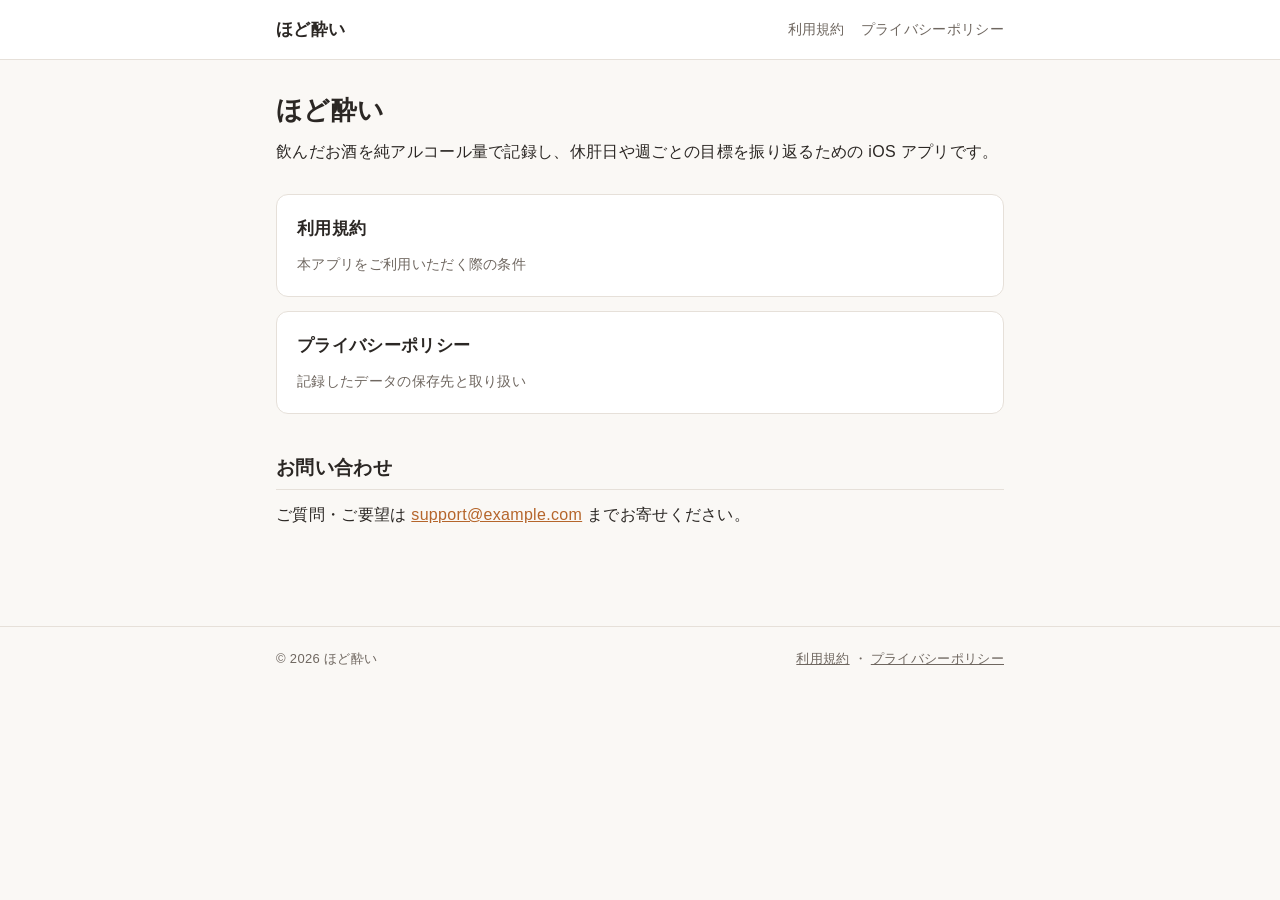
==== index.html @ 63a7c9b6 "Add files via upload" ====
<!doctype html>
<html lang="ja">
<head>
  <meta charset="utf-8">
  <meta name="viewport" content="width=device-width, initial-scale=1">
  <title>ほど酔い</title>
  <meta name="description" content="飲酒量・休肝日記録アプリ「ほど酔い」の利用規約とプライバシーポリシー">
  <link rel="stylesheet" href="./assets/css/style.css">
</head>
<body>
  <header class="site-header">
    <div class="inner">
      <a class="brand" href="./">ほど酔い</a>
      <nav class="site-nav">
        <a href="./terms/">利用規約</a>
        <a href="./privacy/">プライバシーポリシー</a>
      </nav>
    </div>
  </header>

  <main>
    <h1>ほど酔い</h1>
    <p class="lead">飲んだお酒を純アルコール量で記録し、休肝日や週ごとの目標を振り返るための iOS アプリです。</p>

    <div class="cards">
      <a class="card" href="./terms/">
        <strong>利用規約</strong>
        <span>本アプリをご利用いただく際の条件</span>
      </a>
      <a class="card" href="./privacy/">
        <strong>プライバシーポリシー</strong>
        <span>記録したデータの保存先と取り扱い</span>
      </a>
    </div>

    <section style="margin-top:40px">
      <h2>お問い合わせ</h2>
      <!-- TODO: 公開前にお問い合わせ用のメールアドレスへ置き換える（3ページ共通） -->
      <p>ご質問・ご要望は <a href="mailto:support@example.com">support@example.com</a> までお寄せください。</p>
    </section>
  </main>

  <footer class="site-footer">
    <div class="inner">
      <span>&copy; 2026 ほど酔い</span>
      <span><a href="./terms/">利用規約</a> ・ <a href="./privacy/">プライバシーポリシー</a></span>
    </div>
  </footer>
</body>
</html>
---- assets/css/style.css ----
/* ほど酔い 規約ページ共通スタイル */
:root {
  --bg: #faf8f5;
  --surface: #ffffff;
  --text: #2b2724;
  --muted: #6f6760;
  --border: #e6e0d9;
  --accent: #b5652b;
  --accent-soft: #f6ebe1;
  --note-bg: #fbf6ef;
}
@media (prefers-color-scheme: dark) {
  :root:not([data-theme="light"]) {
    --bg: #1b1917;
    --surface: #242120;
    --text: #ece7e2;
    --muted: #a69d95;
    --border: #3a3532;
    --accent: #e39a62;
    --accent-soft: #3a2a1f;
    --note-bg: #2a2522;
  }
}

* { box-sizing: border-box; }

html { -webkit-text-size-adjust: 100%; }

body {
  margin: 0;
  background: var(--bg);
  color: var(--text);
  font-family: -apple-system, BlinkMacSystemFont, "Hiragino Sans", "Hiragino Kaku Gothic ProN",
    "Noto Sans JP", "Yu Gothic", Meiryo, sans-serif;
  font-size: 16px;
  line-height: 1.85;
  letter-spacing: 0.02em;
}

a { color: var(--accent); }

.site-header {
  border-bottom: 1px solid var(--border);
  background: var(--surface);
}
.site-header .inner {
  max-width: 760px;
  margin: 0 auto;
  padding: 14px 16px;
  display: flex;
  align-items: center;
  justify-content: space-between;
  gap: 12px;
  flex-wrap: wrap;
}
.brand {
  font-weight: 700;
  font-size: 17px;
  color: var(--text);
  text-decoration: none;
}
.site-nav { display: flex; gap: 16px; font-size: 14px; }
.site-nav a { color: var(--muted); text-decoration: none; }
.site-nav a[aria-current="page"] { color: var(--accent); font-weight: 600; }

main {
  max-width: 760px;
  margin: 0 auto;
  padding: 32px 16px 64px;
}

h1 {
  font-size: 26px;
  line-height: 1.4;
  margin: 0 0 8px;
}
.meta { color: var(--muted); font-size: 14px; margin: 0 0 28px; }

.lead { margin: 0 0 28px; }

.toc {
  background: var(--surface);
  border: 1px solid var(--border);
  border-radius: 12px;
  padding: 16px 20px;
  margin: 0 0 36px;
  font-size: 15px;
}
.toc p { margin: 0 0 6px; font-weight: 600; }
.toc ol { margin: 0; padding-left: 1.4em; }
.toc a { color: var(--text); text-decoration: none; }
.toc a:hover { color: var(--accent); text-decoration: underline; }

section { margin: 0 0 32px; scroll-margin-top: 16px; }
h2 {
  font-size: 19px;
  line-height: 1.5;
  margin: 0 0 10px;
  padding-bottom: 6px;
  border-bottom: 1px solid var(--border);
}
h3 { font-size: 16px; margin: 18px 0 6px; }

p { margin: 0 0 12px; }
ol, ul { margin: 0 0 12px; padding-left: 1.5em; }
li { margin: 0 0 6px; }

.note {
  background: var(--note-bg);
  border-left: 3px solid var(--accent);
  border-radius: 6px;
  padding: 12px 16px;
  margin: 0 0 16px;
}

.table-wrap { overflow-x: auto; margin: 0 0 16px; }
table {
  width: 100%;
  border-collapse: collapse;
  font-size: 15px;
  background: var(--surface);
}
th, td {
  border: 1px solid var(--border);
  padding: 8px 10px;
  text-align: left;
  vertical-align: top;
}
th { background: var(--accent-soft); font-weight: 600; white-space: nowrap; }

.cards { display: grid; gap: 14px; margin: 24px 0 0; }
.card {
  display: block;
  background: var(--surface);
  border: 1px solid var(--border);
  border-radius: 12px;
  padding: 18px 20px;
  color: var(--text);
  text-decoration: none;
}
.card:hover { border-color: var(--accent); }
.card strong { display: block; font-size: 17px; margin-bottom: 4px; }
.card span { color: var(--muted); font-size: 14px; }

.signature { text-align: right; margin-top: 40px; color: var(--muted); }

.site-footer {
  border-top: 1px solid var(--border);
  color: var(--muted);
  font-size: 13px;
}
.site-footer .inner {
  max-width: 760px;
  margin: 0 auto;
  padding: 20px 16px;
  display: flex;
  justify-content: space-between;
  gap: 12px;
  flex-wrap: wrap;
}
.site-footer a { color: var(--muted); }
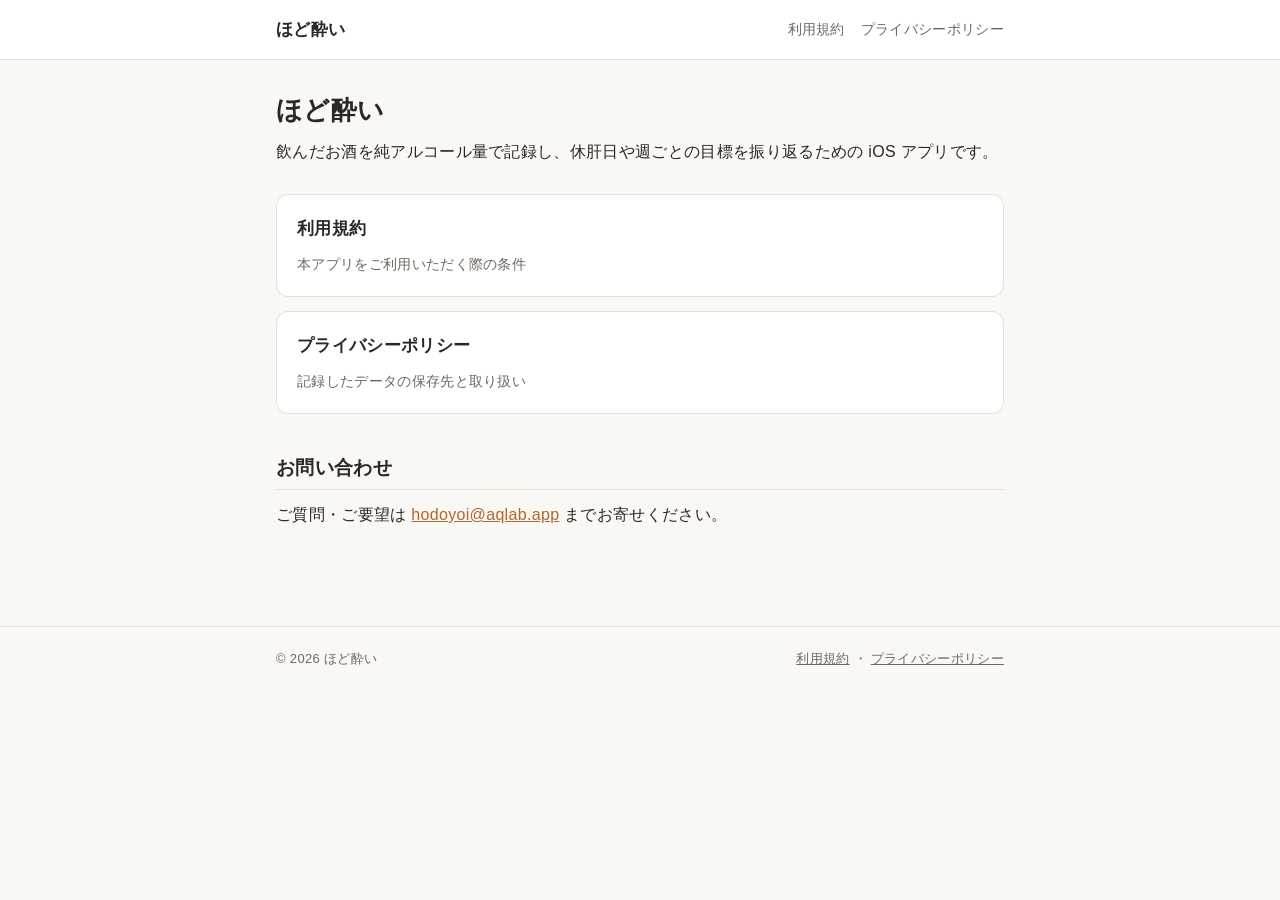
==== commit 135bd3b6: "Add files via upload" ====
--- a/index.html
+++ b/index.html
@@ -36,7 +36,7 @@
     <section style="margin-top:40px">
       <h2>お問い合わせ</h2>
       <!-- TODO: 公開前にお問い合わせ用のメールアドレスへ置き換える（3ページ共通） -->
-      <p>ご質問・ご要望は <a href="mailto:support@example.com">support@example.com</a> までお寄せください。</p>
+      <p>ご質問・ご要望は <a href="mailto:hodoyoi@aqlab.app">hodoyoi@aqlab.app</a> までお寄せください。</p>
     </section>
   </main>
 
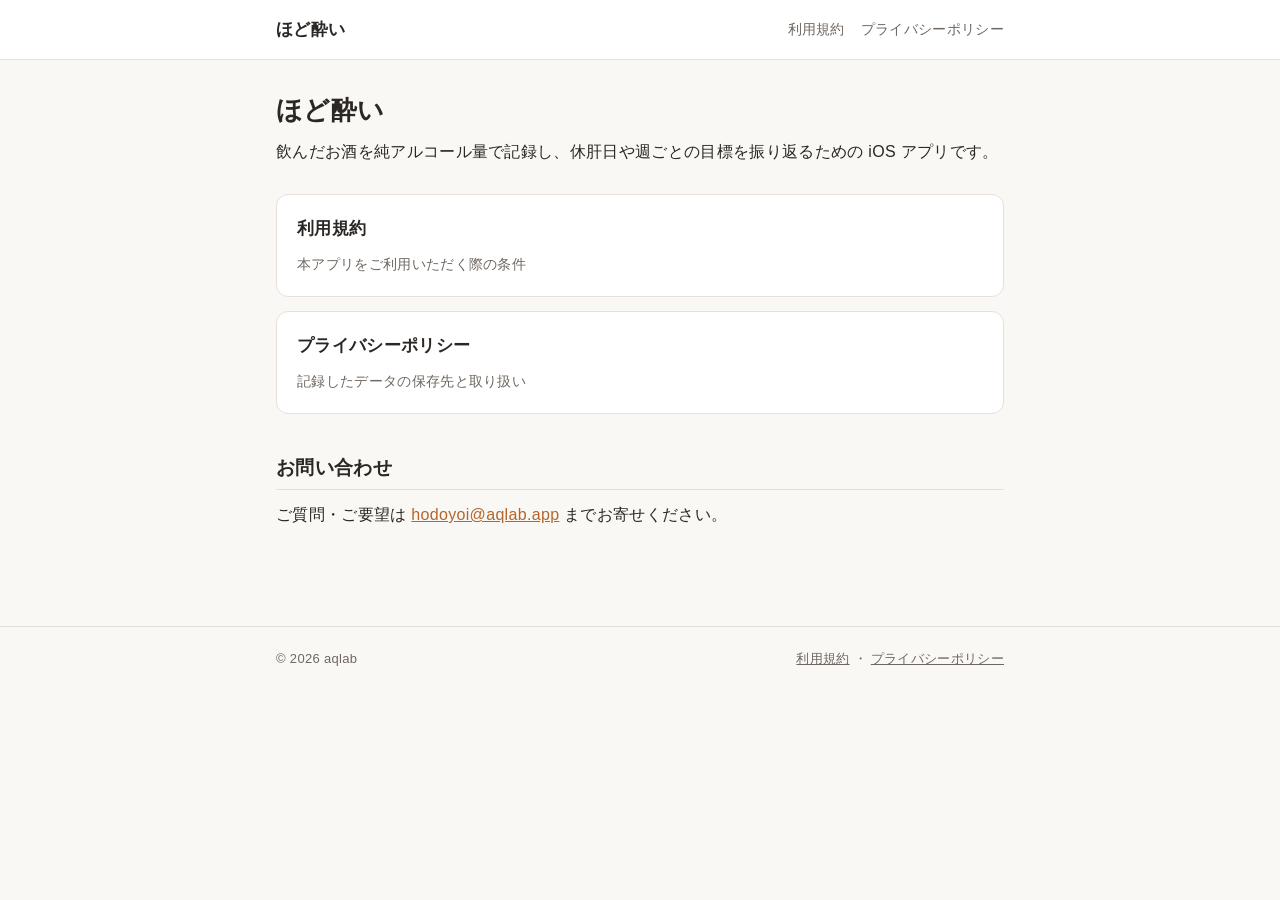
==== commit f23d6109: "運営者の名前をaqlab（ほど酔い 開発者）にし、最終更新日と窓口の氏名・住所の一文を足す - 古い写しの hodoyoi-legal/ を削除する - 済んだ TODO コメントを削除する  Co-" ====
--- a/index.html
+++ b/index.html
@@ -35,14 +35,13 @@
 
     <section style="margin-top:40px">
       <h2>お問い合わせ</h2>
-      <!-- TODO: 公開前にお問い合わせ用のメールアドレスへ置き換える（3ページ共通） -->
       <p>ご質問・ご要望は <a href="mailto:hodoyoi@aqlab.app">hodoyoi@aqlab.app</a> までお寄せください。</p>
     </section>
   </main>
 
   <footer class="site-footer">
     <div class="inner">
-      <span>&copy; 2026 ほど酔い</span>
+      <span>&copy; 2026 aqlab</span>
       <span><a href="./terms/">利用規約</a> ・ <a href="./privacy/">プライバシーポリシー</a></span>
     </div>
   </footer>
